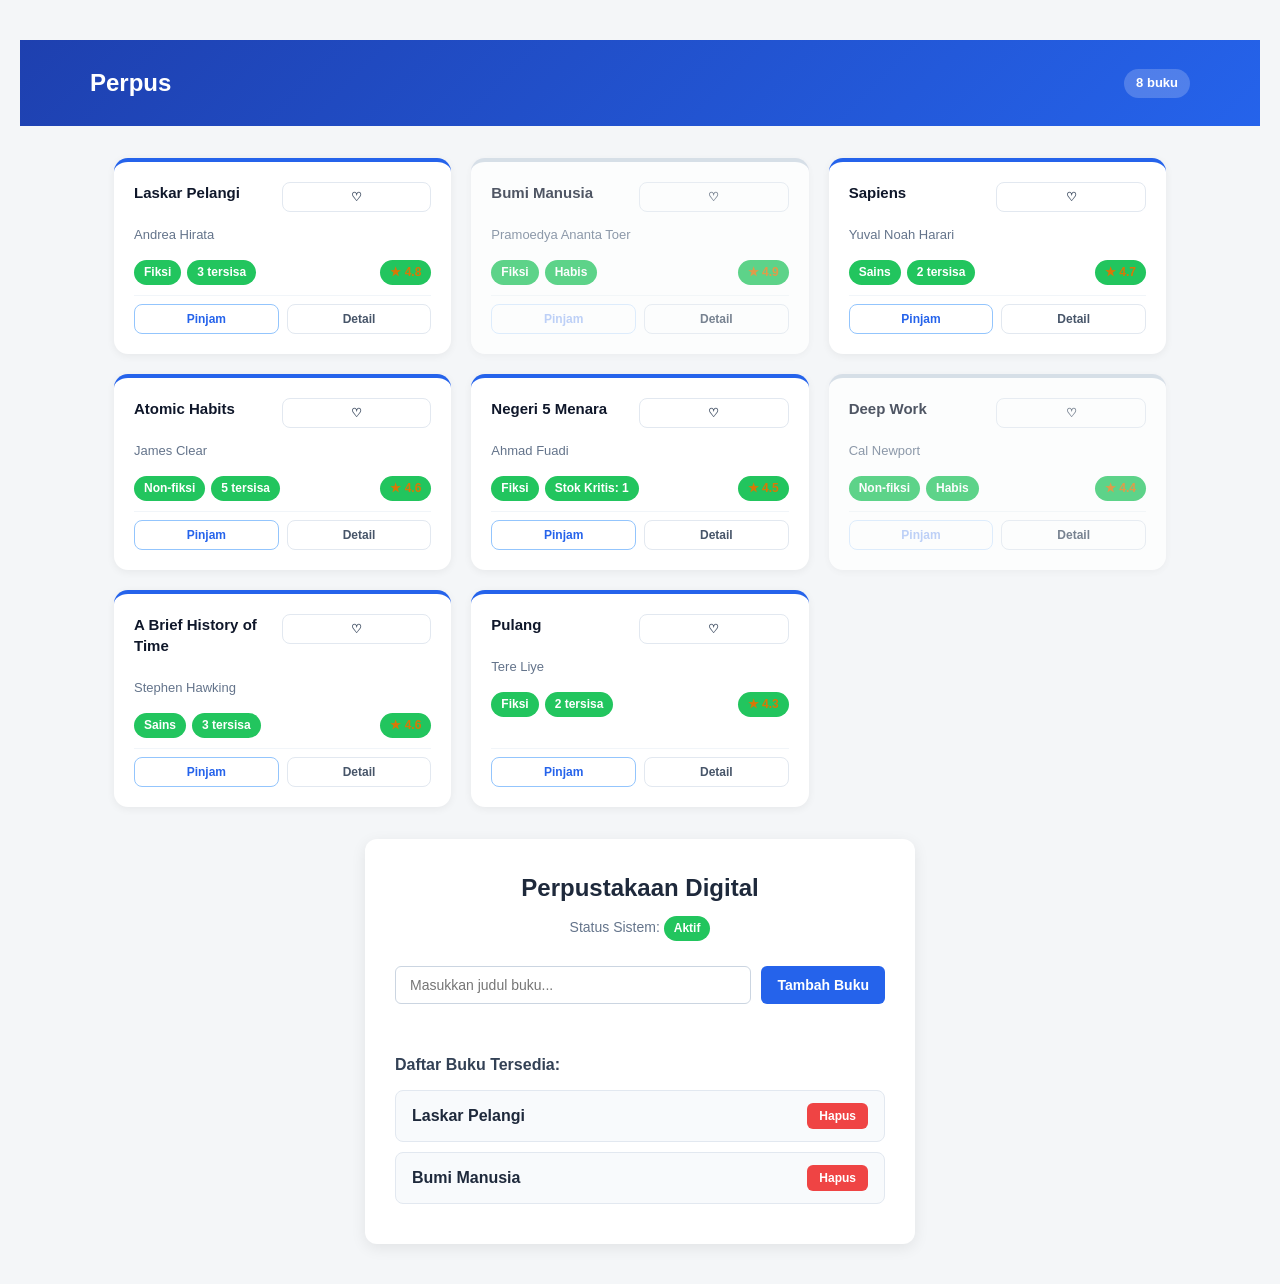
==== index.html @ 17002364 "first commit" ====
<!DOCTYPE html>
<html lang="id">
<head>
  <meta charset="UTF-8" />
  <meta name="viewport" content="width=device-width, initial-scale=1.0" />
  <title>Aplikasi Perpustakaan Digital - Quest 1 DOM</title>
  
  <!-- Hubungkan ke CSS -->
  <link rel="stylesheet" href="/style.css" />
</head>
<body>
<header class="header">
  <div class="header-inner">
    <h1 class="header-judul">Perpus</h1>
    <div class="header-meta">
      <span id="badge-total" class="badge-header">0 buku</span>
      <span id="badge-favorit" class="badge-header favorit" hidden>0 ❤</span>
    </div>
  </div>
</header>

<main class="main">
  <div id="kontainer-buku" class="grid-buku"></div>
  <div id="panel-detail" class="panel-detail" hidden></div>
</main>

  <div class="container">
    <h1 id="judul-perpustakaan">Perpustakaan Digital</h1>
    <p id="info-status">Status Sistem: <span class="badge">Aktif</span></p>

    <!-- Form Tambah Buku -->
    <form id="form-buku" class="form-group">
      <input type="text" id="input-judul" placeholder="Masukkan judul buku..." required />
      <button type="submit" id="btn-tambah">Tambah Buku</button>
    </form>

    <!-- Tempat Pratinjau Teks (Event Input) -->
    <p id="preview-judul"></p>

    <h3>Daftar Buku Tersedia:</h3>
    <!-- Tempat Daftar Buku Ditambahkan secara Dinamis -->
    <ul id="daftar-buku"></ul>
  </div>

  <!-- Hubungkan ke JS -->
  <script src="/app.js"></script>
</body>
</html>
---- style.css ----
*, *::before, *::after {
  box-sizing: border-box;
  margin: 0;
  padding: 0;
}

body {
  font-family: -apple-system, BlinkMacSystemFont, "Segoe UI", Roboto, sans-serif;
  background: #f1f5f9;
  color: #1e293b;
  min-height: 100vh;
}

/* Header Gradient */
.header {
  background: linear-gradient(135deg, #1e40af, #2563eb);
  color: white;
  padding: 24px;
}

.header-inner {
  max-width: 1100px;
  margin: 0 auto;
  display: flex;
  align-items: center;
  justify-content: space-between;
}

.header-judul {
  font-size: 24px;
  font-weight: 800;
}

.header-meta {
  display: flex;
  gap: 10px;
}

.badge-header {
  padding: 4px 12px;
  border-radius: 20px;
  background: rgba(255, 255, 255, 0.2);
  font-size: 13px;
  font-weight: 600;
}

.badge-header.favorit {
  background: rgba(245, 158, 11, 0.3);
}

.main {
  max-width: 1100px;
  margin: 32px auto;
  padding: 0 24px;
}

/* Grid Layout Kartu Buku */
.grid-buku {
  display: grid;
  grid-template-columns: repeat(auto-fill, minmax(280px, 1fr));
  gap: 20px;
}

/* Kartu Buku */
.kartu-buku {
  background: white;
  border-radius: 14px;
  padding: 20px;
  box-shadow: 0 2px 8px rgba(0,0,0,0.06);
  border-top: 4px solid #2563eb;
  display: flex;
  flex-direction: column;
  gap: 10px;
  transition: transform 0.2s, box-shadow 0.2s;
}

.kartu-buku:hover {
  transform: translateY(-2px);
  box-shadow: 0 6px 20px rgba(0,0,0,0.1);
}

.kartu-buku.habis { border-top-color: #cbd5e1; opacity: 0.72; }
.kartu-buku.favorit { border-top-color: #f59e0b; }
.kartu-buku.dipilih { box-shadow: 0 0 0 3px #2563eb; }

.kartu-atas {
  display: flex;
  justify-content: space-between;
  align-items: flex-start;
  gap: 8px;
}

.kartu-judul {
  font-size: 15px;
  font-weight: 700;
  color: #0f172a;
  line-height: 1.4;
  flex: 1;
}

.kartu-penulis {
  font-size: 13px;
  color: #64748b;
}

.kartu-meta {
  display: flex;
  flex-wrap: wrap;
  gap: 6px;
  margin-top: 4px;
}

/* Badges Status & Stok */
.badge {
  padding: 2px 10px;
  border-radius: 12px;
  font-size: 11px;
  font-weight: 600;
}

.badge-kategori { background: #eff6ff; color: #1d4ed8; }
.badge-tersedia { background: #dcfce7; color: #15803d; }
.badge-habis { background: #fee2e2; color: #b91c1c; }
.badge-kritis { background: #fff7ed; color: #c2410c; }

/* Tombol Aksi */
.kartu-aksi {
  display: flex;
  gap: 8px;
  margin-top: auto;
  padding-top: 8px;
  border-top: 1px solid #f1f5f9;
}

.tombol-aksi {
  flex: 1;
  padding: 7px 4px;
  border: 1.5px solid #e2e8f0;
  border-radius: 8px;
  background: white;
  font-size: 12px;
  font-weight: 600;
  cursor: pointer;
  transition: all 0.15s;
  color: #475569;
}

.tombol-aksi:hover:not(:disabled) {
  background: #f8fafc;
  border-color: #94a3b8;
}

.tombol-aksi:disabled {
  opacity: 0.4;
  cursor: not-allowed;
}

.tombol-aksi.tombol-favorit.aktif {
  color: #e11d48;
  border-color: #fda4af;
}

.tombol-aksi.tombol-pinjam {
  color: #2563eb;
  border-color: #93c5fd;
}

/* Panel Detail */
.panel-detail {
  margin-top: 24px;
  background: white;
  border-radius: 14px;
  padding: 24px;
  box-shadow: 0 2px 8px rgba(0,0,0,0.06);
  border-left: 4px solid #2563eb;
}

.panel-detail h2 { font-size: 18px; font-weight: 700; margin-bottom: 8px; }
.panel-detail p { font-size: 14px; color: #475569; margin-bottom: 4px; }

/* Reset & Styling Dasar */
* {
  box-sizing: border-box;
  margin: 0;
  padding: 0;
}

body {
  font-family: 'Segoe UI', Tahoma, Geneva, Verdana, sans-serif;
  background-color: #f4f6f8;
  color: #333;
  line-height: 1.6;
  padding: 40px 20px;
}

/* Container Utama */
.container {
  max-width: 550px;
  margin: 0 auto;
  background-color: #ffffff;
  padding: 30px;
  border-radius: 12px;
  box-shadow: 0 4px 15px rgba(0, 0, 0, 0.08);
}

/* Header & Status */
#judul-perpustakaan {
  color: #1e293b;
  font-size: 24px;
  margin-bottom: 8px;
  text-align: center;
}

#info-status {
  text-align: center;
  font-size: 14px;
  color: #64748b;
  margin-bottom: 25px;
}

.badge {
  background-color: #22c55e;
  color: white;
  padding: 3px 10px;
  border-radius: 20px;
  font-size: 12px;
  font-weight: bold;
  display: inline-block;
}

/* Form Styling */
.form-group {
  display: flex;
  gap: 10px;
  margin-bottom: 8px;
}

input[type="text"] {
  flex: 1;
  padding: 10px 14px;
  border: 1px solid #cbd5e1;
  border-radius: 6px;
  font-size: 14px;
  outline: none;
  transition: border-color 0.2s;
}

input[type="text"]:focus {
  border-color: #2563eb;
}

/* Tombol Styling */
button {
  padding: 10px 16px;
  border: none;
  border-radius: 6px;
  font-size: 14px;
  font-weight: 600;
  cursor: pointer;
  transition: background-color 0.2s, transform 0.1s;
}

button:active {
  transform: scale(0.98);
}

#btn-tambah {
  background-color: #2563eb;
  color: white;
}

#btn-tambah:hover {
  background-color: #1d4ed8;
}

.btn-hapus {
  background-color: #ef4444;
  color: white;
  padding: 6px 12px;
  font-size: 12px;
}

.btn-hapus:hover {
  background-color: #dc2626;
}

/* Live Preview Text */
#preview-judul {
  font-size: 13px;
  color: #64748b;
  font-style: italic;
  min-height: 20px;
  margin-bottom: 20px;
}

/* List Buku */
h3 {
  font-size: 16px;
  color: #334155;
  margin-bottom: 12px;
}

#daftar-buku {
  list-style: none;
}

.buku-item {
  background-color: #f8fafc;
  border: 1px solid #e2e8f0;
  padding: 12px 16px;
  margin-bottom: 10px;
  border-radius: 8px;
  display: flex;
  justify-content: space-between;
  align-items: center;
  cursor: pointer;
  transition: all 0.2s ease;
}

.buku-item:hover {
  background-color: #f1f5f9;
  border-color: #cbd5e1;
  transform: translateY(-1px);
}

.buku-item span {
  font-weight: 500;
  color: #1e293b;
}
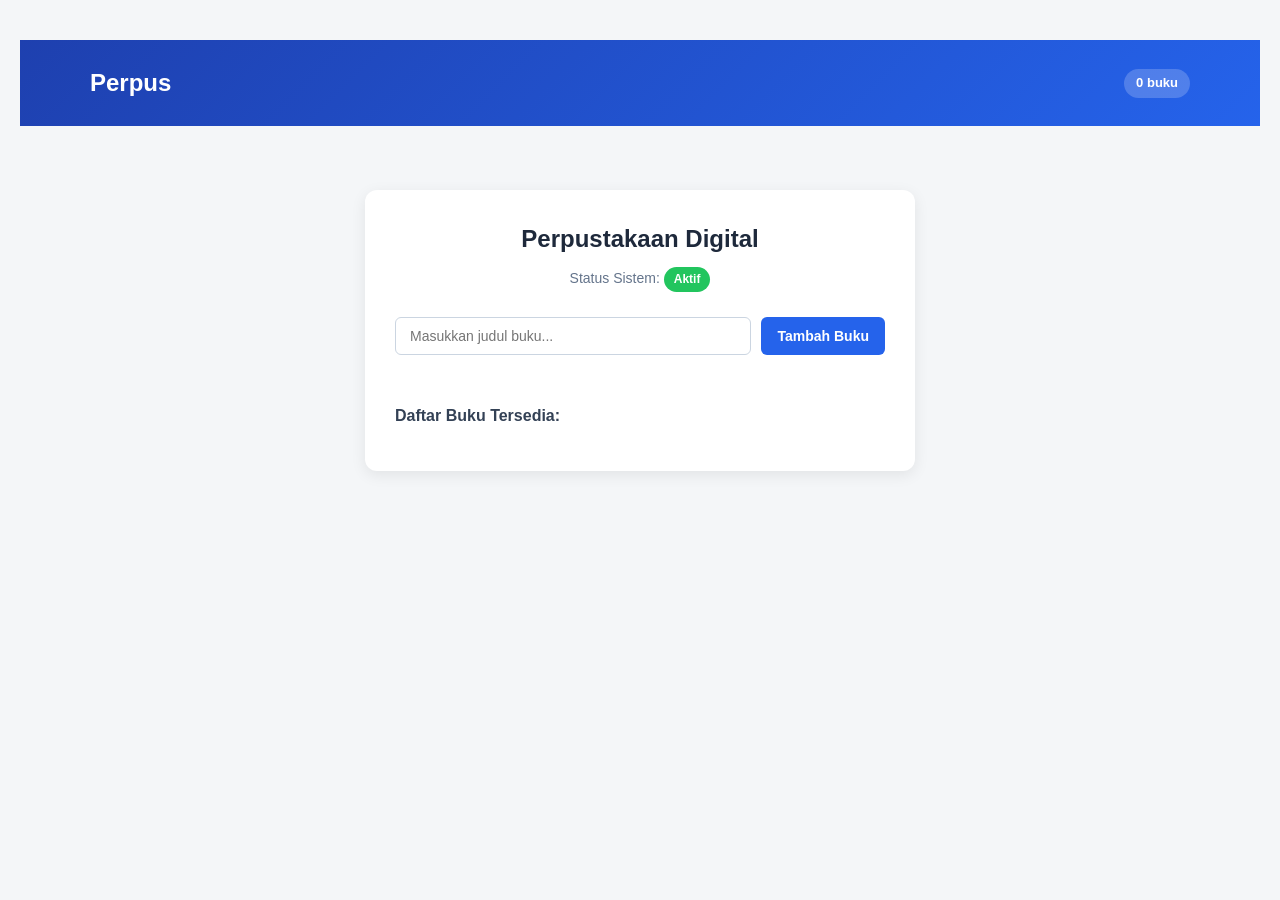
==== commit ffa6c95f: "second commit" ====
--- a/index.html
+++ b/index.html
@@ -43,6 +43,6 @@
   </div>
 
   <!-- Hubungkan ke JS -->
-  <script src="/app.js"></script>
+  <script src="/Synchronous vs Asynchronous.js"></script>
 </body>
 </html>
